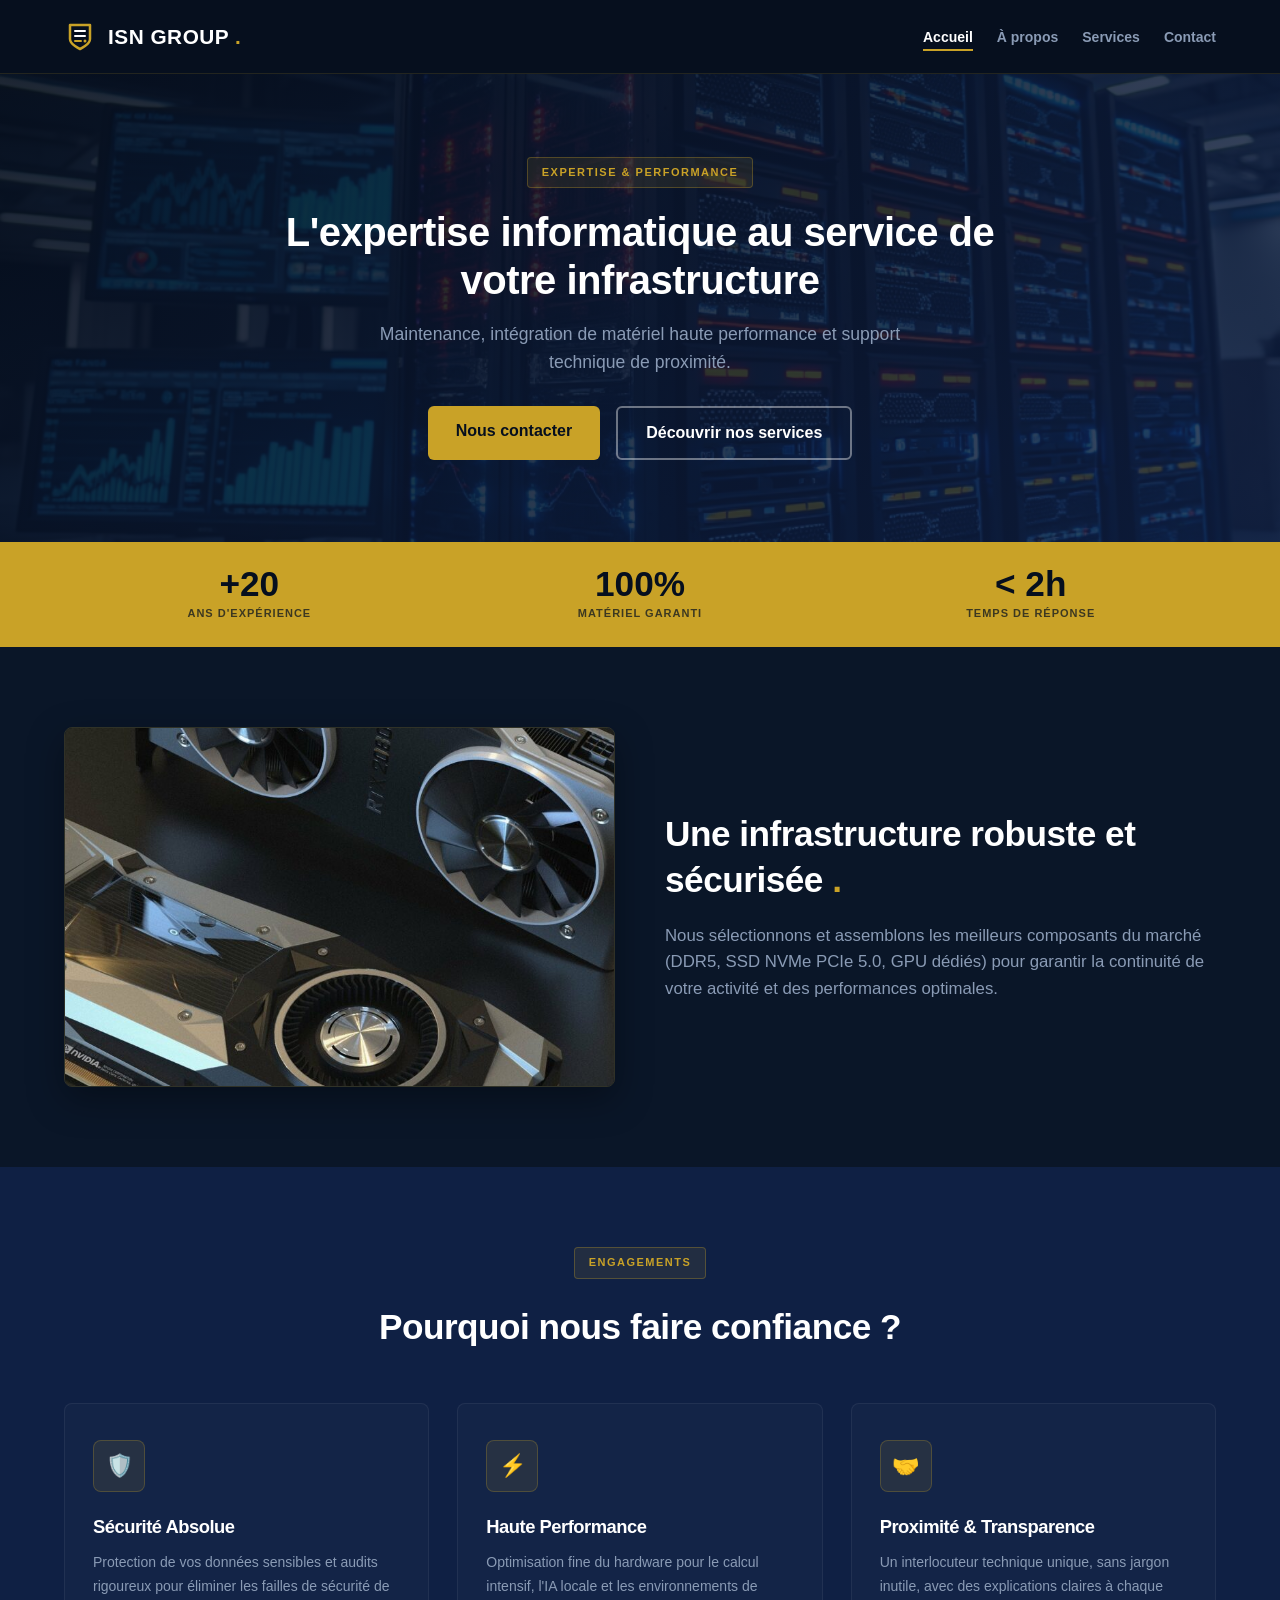
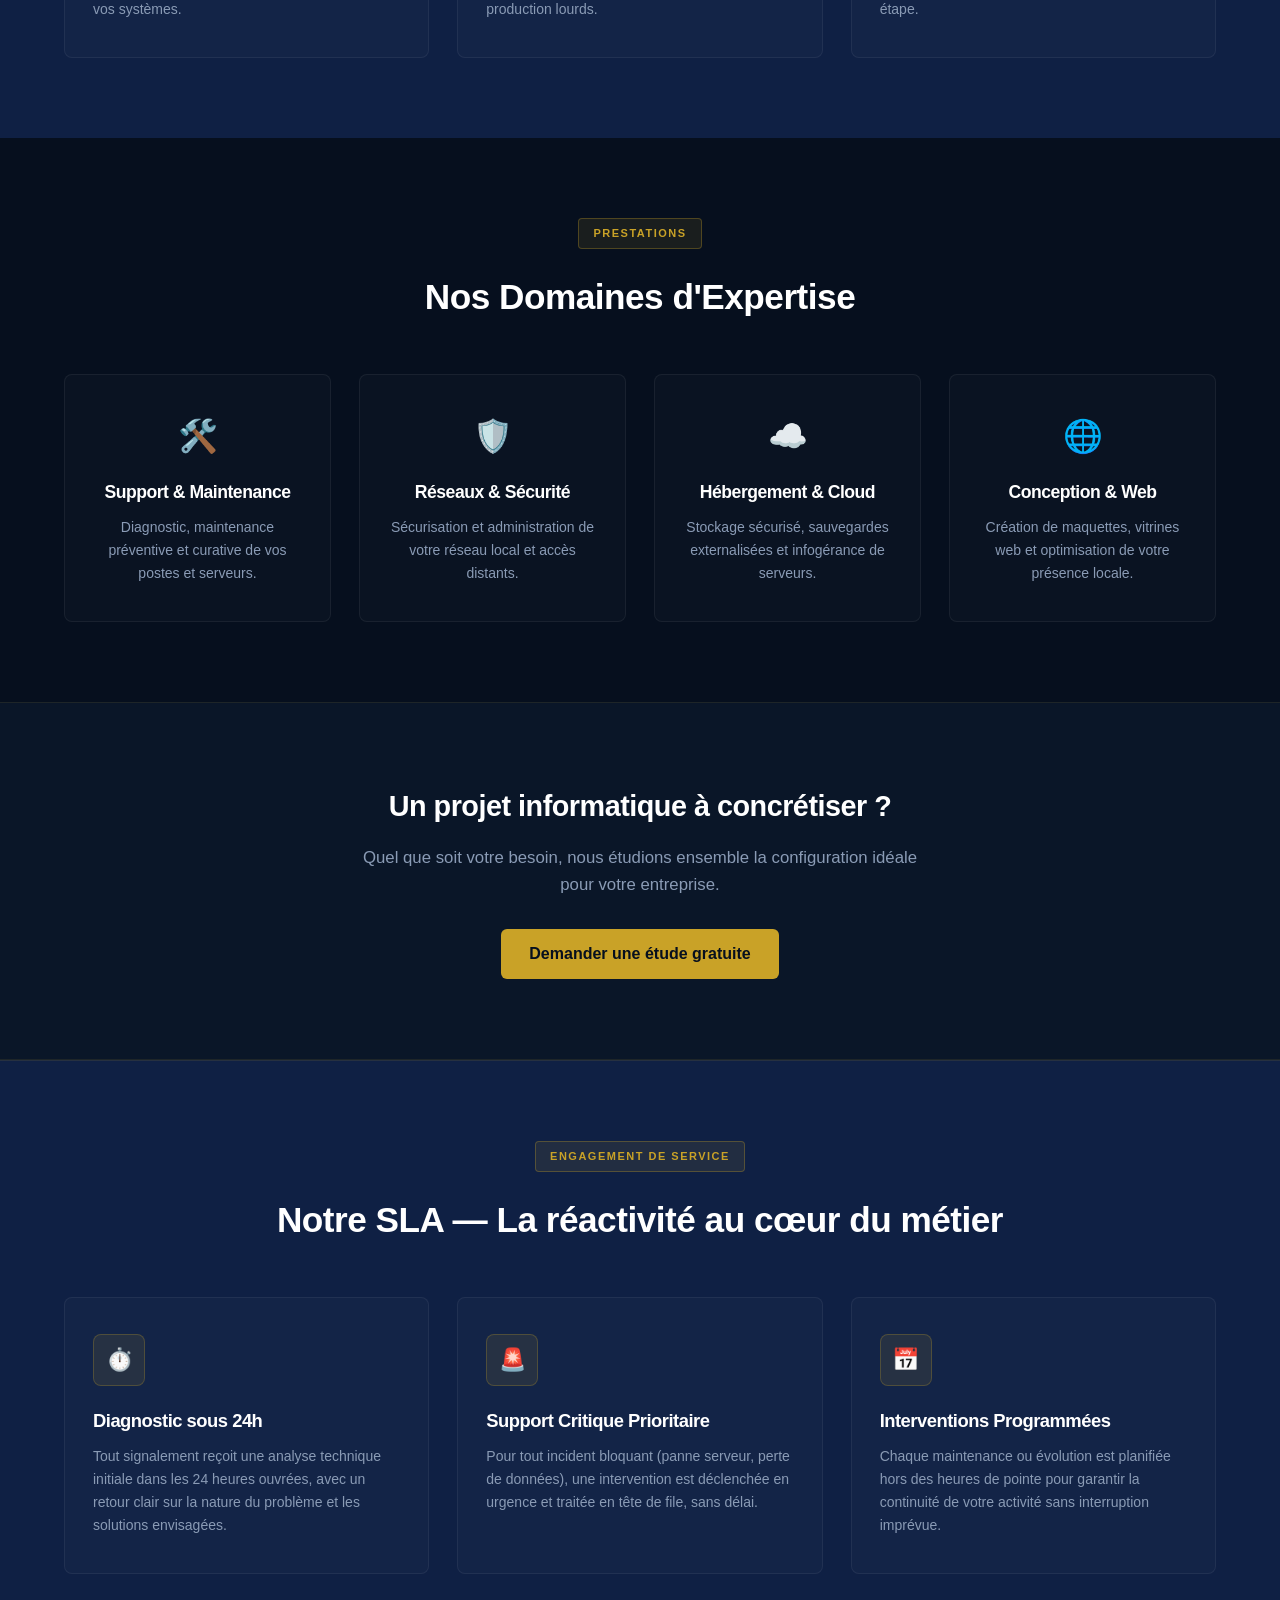
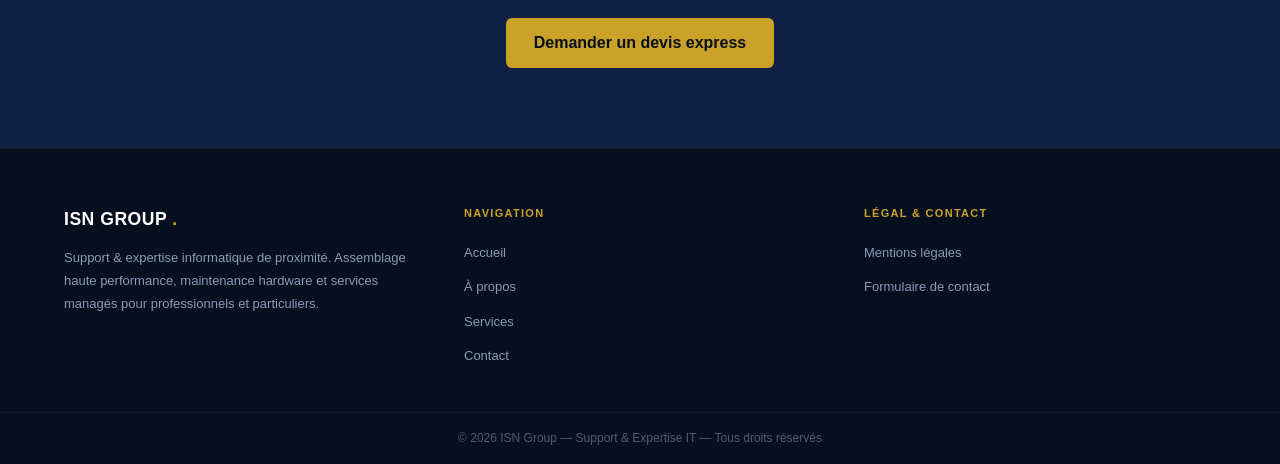
==== index.html @ 3eef47c6 "Initial commit — ISN Group website v1.0 - 5 pages HTML : index, a-propos, services, contact, mention" ====
<!DOCTYPE html>
<html lang="fr">
<head>
    <meta charset="UTF-8">
    <meta name="viewport" content="width=device-width, initial-scale=1.0">
    <title>ISN Group — Accueil</title>
    <link rel="stylesheet" href="css/style.css">
</head>
<body>

    <header class="site-header">
        <div class="logo">
            <svg class="site-logo-icon" viewBox="0 0 32 32" fill="none" xmlns="http://www.w3.org/2000/svg">
                <path d="M6 4H26V18C26 23.5 16 28 16 28C16 28 6 23.5 6 18V4Z" stroke="#C9A227" stroke-width="2.5" stroke-linecap="round" stroke-linejoin="round"/>
                <path d="M11 10H21" stroke="#ffffff" stroke-width="2" stroke-linecap="round"/>
                <path d="M11 15H21" stroke="#ffffff" stroke-width="2" stroke-linecap="round"/>
                <path d="M11 20H17" stroke="#C9A227" stroke-width="2" stroke-linecap="round"/>
                <circle cx="21" cy="20" r="1.5" fill="#C9A227"/>
            </svg>
            <span>ISN GROUP</span>
        </div>
        <nav class="main-nav">
            <ul>
                <li><a href="index.html" class="active">Accueil</a></li>
                <li><a href="a-propos.html">À propos</a></li>
                <li><a href="services.html">Services</a></li>
                <li><a href="contact.html">Contact</a></li>
            </ul>
        </nav>
    </header>

    <main>

        <section class="hero-section" style="background: linear-gradient(135deg, rgba(6,15,30,0.90) 0%, rgba(15,32,68,0.82) 100%), url('images/serveur-ia.webp') no-repeat center center / cover;">
            <div class="hero-content">
                <span class="hero-badge">Expertise &amp; Performance</span>
                <h1>L'expertise informatique au service de votre infrastructure</h1>
                <p>Maintenance, intégration de matériel haute performance et support technique de proximité.</p>
                <div class="hero-actions">
                    <a href="contact.html" class="btn-gold">Nous contacter</a>
                    <a href="services.html" class="btn-outline">Découvrir nos services</a>
                </div>
            </div>
        </section>

        <section class="stats-bar">
            <div class="stats-item">
                <span class="stats-number">+20</span>
                <span class="stats-label">Ans d'expérience</span>
            </div>
            <div class="stats-item">
                <span class="stats-number">100%</span>
                <span class="stats-label">Matériel garanti</span>
            </div>
            <div class="stats-item">
                <span class="stats-number">&lt; 2h</span>
                <span class="stats-label">Temps de réponse</span>
            </div>
        </section>

        <section class="intro-section">
            <div class="intro-image">
                <img src="images/gpu-ia.jpg" alt="Cartes graphiques IA haute performance">
            </div>
            <div class="intro-text">
                <h2>Une infrastructure robuste et sécurisée</h2>
                <p>Nous sélectionnons et assemblons les meilleurs composants du marché (DDR5, SSD NVMe PCIe 5.0, GPU dédiés) pour garantir la continuité de votre activité et des performances optimales.</p>
            </div>
        </section>

        <section class="features-section">
            <span class="hero-badge">Engagements</span>
            <h2>Pourquoi nous faire confiance ?</h2>
            <div class="features-grid">
                <div class="feature-card">
                    <div class="feature-icon">🛡️</div>
                    <h3>Sécurité Absolue</h3>
                    <p>Protection de vos données sensibles et audits rigoureux pour éliminer les failles de sécurité de vos systèmes.</p>
                </div>
                <div class="feature-card">
                    <div class="feature-icon">⚡</div>
                    <h3>Haute Performance</h3>
                    <p>Optimisation fine du hardware pour le calcul intensif, l'IA locale et les environnements de production lourds.</p>
                </div>
                <div class="feature-card">
                    <div class="feature-icon">🤝</div>
                    <h3>Proximité &amp; Transparence</h3>
                    <p>Un interlocuteur technique unique, sans jargon inutile, avec des explications claires à chaque étape.</p>
                </div>
            </div>
        </section>

        <section class="services-grid-section">
            <span class="hero-badge">Prestations</span>
            <h2>Nos Domaines d'Expertise</h2>
            <div class="services-grid">
                <a href="services.html#maintenance" class="service-card">
                    <span class="card-icon">🛠️</span>
                    <h3>Support &amp; Maintenance</h3>
                    <p>Diagnostic, maintenance préventive et curative de vos postes et serveurs.</p>
                </a>
                <a href="services.html#reseau" class="service-card">
                    <span class="card-icon">🛡️</span>
                    <h3>Réseaux &amp; Sécurité</h3>
                    <p>Sécurisation et administration de votre réseau local et accès distants.</p>
                </a>
                <a href="services.html#hebergement" class="service-card">
                    <span class="card-icon">☁️</span>
                    <h3>Hébergement &amp; Cloud</h3>
                    <p>Stockage sécurisé, sauvegardes externalisées et infogérance de serveurs.</p>
                </a>
                <a href="services.html#web" class="service-card">
                    <span class="card-icon">🌐</span>
                    <h3>Conception &amp; Web</h3>
                    <p>Création de maquettes, vitrines web et optimisation de votre présence locale.</p>
                </a>
            </div>
        </section>

        <section class="cta-section">
            <h3>Un projet informatique à concrétiser ?</h3>
            <p>Quel que soit votre besoin, nous étudions ensemble la configuration idéale pour votre entreprise.</p>
            <a href="contact.html" class="btn-gold">Demander une étude gratuite</a>
        </section>

        <section class="sla-section">
            <span class="hero-badge">Engagement de Service</span>
            <h2>Notre SLA — La réactivité au cœur du métier</h2>
            <div class="features-grid">
                <div class="feature-card">
                    <div class="feature-icon">⏱️</div>
                    <h3>Diagnostic sous 24h</h3>
                    <p>Tout signalement reçoit une analyse technique initiale dans les 24 heures ouvrées, avec un retour clair sur la nature du problème et les solutions envisagées.</p>
                </div>
                <div class="feature-card">
                    <div class="feature-icon">🚨</div>
                    <h3>Support Critique Prioritaire</h3>
                    <p>Pour tout incident bloquant (panne serveur, perte de données), une intervention est déclenchée en urgence et traitée en tête de file, sans délai.</p>
                </div>
                <div class="feature-card">
                    <div class="feature-icon">📅</div>
                    <h3>Interventions Programmées</h3>
                    <p>Chaque maintenance ou évolution est planifiée hors des heures de pointe pour garantir la continuité de votre activité sans interruption imprévue.</p>
                </div>
            </div>
            <a href="contact.html" class="btn-gold">Demander un devis express</a>
        </section>

    </main>

    <footer class="site-footer">
        <div class="footer-main">
            <div class="footer-col">
                <span class="footer-brand">ISN GROUP</span>
                <p>Support &amp; expertise informatique de proximité. Assemblage haute performance, maintenance hardware et services managés pour professionnels et particuliers.</p>
            </div>
            <div class="footer-col">
                <span class="footer-col-title">Navigation</span>
                <ul class="footer-nav">
                    <li><a href="index.html">Accueil</a></li>
                    <li><a href="a-propos.html">À propos</a></li>
                    <li><a href="services.html">Services</a></li>
                    <li><a href="contact.html">Contact</a></li>
                </ul>
            </div>
            <div class="footer-col">
                <span class="footer-col-title">Légal &amp; Contact</span>
                <ul class="footer-nav">
                    <li><a href="mentions-legales.html">Mentions légales</a></li>
                    <li><a href="contact.html">Formulaire de contact</a></li>
                </ul>
            </div>
        </div>
        <div class="footer-bottom">
            <p>© 2026 ISN Group — Support &amp; Expertise IT — Tous droits réservés</p>
        </div>
    </footer>

</body>
</html>
---- css/style.css ----
:root {
  --navy:       #0a1628;
  --navy-mid:   #0f2044;
  --navy-dark:  #060f1e;
  --gold:       #C9A227;
  --gold-light: #e8c04a;
  --white:      #ffffff;
  --text-muted: #8a9bb5;
  --transition: 0.3s cubic-bezier(0.4, 0, 0.2, 1);
}

/* ===== RESET & BASE ===== */
*, *::before, *::after {
  box-sizing: border-box;
  margin: 0;
  padding: 0;
}

body {
  font-family: 'Segoe UI', Tahoma, Geneva, Verdana, sans-serif;
  color: var(--white);
  background-color: var(--navy);
  line-height: 1.6;
  display: flex;
  flex-direction: column;
  min-height: 100vh;
  -webkit-font-smoothing: antialiased;
}

main {
  flex: 1;
}

h1, h2, h3, h4 {
  color: var(--white);
  font-weight: 700;
  letter-spacing: -0.5px;
}

a {
  color: var(--gold);
  text-decoration: none;
  transition: color var(--transition);
}

a:hover {
  color: var(--gold-light);
}

/* ===== HEADER & NAVIGATION ===== */
.site-header {
  display: flex;
  justify-content: space-between;
  align-items: center;
  padding: 20px 5%;
  background-color: var(--navy-dark);
  border-bottom: 1px solid rgba(201, 162, 39, 0.15);
  position: sticky;
  top: 0;
  z-index: 1000;
}

.logo {
  display: flex;
  align-items: center;
  gap: 12px;
  font-size: 1.3rem;
  font-weight: 700;
  color: var(--white);
  letter-spacing: 0.5px;
}

.site-logo-icon {
  width: 32px;
  height: 32px;
  flex-shrink: 0;
}

.logo span::after {
  content: ' .';
  color: var(--gold);
}

.main-nav ul {
  display: flex;
  list-style: none;
  gap: 24px;
}

.main-nav a {
  color: var(--text-muted);
  text-decoration: none;
  font-size: 14px;
  font-weight: 600;
  padding: 6px 0;
  position: relative;
  transition: color var(--transition);
}

.main-nav a::after {
  content: '';
  position: absolute;
  bottom: 0;
  left: 0;
  width: 0;
  height: 2px;
  background-color: var(--gold);
  transition: width var(--transition);
}

.main-nav a:hover,
.main-nav a.active {
  color: var(--white);
}

.main-nav a:hover::after,
.main-nav a.active::after {
  width: 100%;
}

/* ===== BADGE ===== */
.hero-badge {
  display: inline-block;
  background-color: rgba(201, 162, 39, 0.1);
  border: 1px solid rgba(201, 162, 39, 0.3);
  color: var(--gold);
  font-size: 11px;
  font-weight: 600;
  letter-spacing: 1.5px;
  text-transform: uppercase;
  padding: 6px 14px;
  border-radius: 4px;
  margin-bottom: 20px;
}

/* ===== HERO SECTION (index uniquement) ===== */
.hero-section {
  min-height: 52vh;
  display: flex;
  justify-content: center;
  align-items: center;
  text-align: center;
  padding: 60px 20px;
  background-color: var(--navy);
}

.hero-content {
  max-width: 800px;
}

.hero-content h1 {
  font-size: 2.5rem;
  margin-bottom: 16px;
  line-height: 1.2;
}

.hero-content p {
  color: var(--text-muted);
  font-size: 1.1rem;
  max-width: 600px;
  margin: 0 auto 30px;
}

/* ===== PAGE HERO (pages secondaires) ===== */
.page-hero {
  background-color: var(--navy-dark);
  border-bottom: 1px solid rgba(201, 162, 39, 0.12);
  padding: 60px 5%;
  text-align: center;
}

.page-hero h1 {
  font-size: 2.2rem;
  margin-bottom: 12px;
  line-height: 1.25;
}

.page-hero p {
  color: var(--text-muted);
  font-size: 1.05rem;
  max-width: 580px;
  margin: 0 auto;
}

/* ===== BOUTONS ===== */
.hero-actions {
  display: flex;
  gap: 16px;
  justify-content: center;
  flex-wrap: wrap;
}

.btn-gold {
  background-color: var(--gold);
  color: var(--navy-dark);
  padding: 12px 28px;
  border-radius: 6px;
  font-weight: 700;
  display: inline-block;
  transition: background-color var(--transition), transform var(--transition);
}

.btn-gold:hover {
  background-color: var(--gold-light);
  color: var(--navy-dark);
  transform: translateY(-2px);
}

.btn-outline {
  border: 2px solid rgba(255, 255, 255, 0.4);
  color: var(--white);
  padding: 12px 28px;
  border-radius: 6px;
  font-weight: 600;
  display: inline-block;
  transition: border-color var(--transition), background-color var(--transition), transform var(--transition);
}

.btn-outline:hover {
  border-color: var(--white);
  background-color: rgba(255, 255, 255, 0.06);
  color: var(--white);
  transform: translateY(-2px);
}

/* ===== STATS BAR ===== */
.stats-bar {
  background-color: var(--gold);
  padding: 24px 5%;
  display: flex;
  justify-content: space-around;
  align-items: center;
  flex-wrap: wrap;
  gap: 20px;
}

.stats-item {
  display: flex;
  flex-direction: column;
  align-items: center;
  text-align: center;
  flex: 1 1 160px;
}

.stats-number {
  font-size: 2.2rem;
  font-weight: 800;
  color: var(--navy-dark);
  line-height: 1;
}

.stats-label {
  font-size: 11px;
  font-weight: 700;
  color: rgba(6, 15, 30, 0.72);
  text-transform: uppercase;
  letter-spacing: 1px;
  margin-top: 4px;
}

/* ===== INTRO SECTION ===== */
.intro-section {
  display: flex;
  flex-wrap: wrap;
  padding: 80px 5%;
  align-items: center;
  gap: 50px;
  background-color: var(--navy);
}

.intro-image,
.intro-text {
  flex: 1 1 420px;
}

.intro-image img {
  width: 100%;
  height: 360px;
  object-fit: cover;
  border-radius: 8px;
  border: 1px solid rgba(201, 162, 39, 0.2);
  box-shadow: 0 12px 36px rgba(0, 0, 0, 0.35);
  display: block;
}

.intro-text h2 {
  font-size: 2.2rem;
  margin-bottom: 20px;
  line-height: 1.3;
}

.intro-text h2::after {
  content: ' .';
  color: var(--gold);
}

.intro-text p {
  color: var(--text-muted);
  font-size: 1.05rem;
  margin-bottom: 16px;
}

.intro-text p:last-child {
  margin-bottom: 0;
}

/* ===== FEATURES / ENGAGEMENTS / VALEURS ===== */
.features-section {
  padding: 80px 5%;
  background-color: var(--navy-mid);
  text-align: center;
}

.features-section h2 {
  font-size: 2.2rem;
  margin-bottom: 48px;
}

.features-grid {
  display: flex;
  flex-wrap: wrap;
  gap: 28px;
  justify-content: center;
}

.feature-card {
  flex: 1 1 calc(33.333% - 28px);
  min-width: 260px;
  max-width: 380px;
  background-color: rgba(255, 255, 255, 0.02);
  border: 1px solid rgba(255, 255, 255, 0.06);
  padding: 36px 28px;
  border-radius: 8px;
  text-align: left;
  transition: transform var(--transition), border-color var(--transition),
              background-color var(--transition), box-shadow var(--transition);
}

.feature-icon {
  font-size: 22px;
  margin-bottom: 20px;
  width: 52px;
  height: 52px;
  background-color: rgba(201, 162, 39, 0.1);
  border: 1px solid rgba(201, 162, 39, 0.25);
  color: var(--gold);
  display: flex;
  align-items: center;
  justify-content: center;
  border-radius: 8px;
  font-weight: 700;
  flex-shrink: 0;
}

.feature-card h3 {
  font-size: 1.15rem;
  margin-bottom: 10px;
}

.feature-card p {
  color: var(--text-muted);
  font-size: 14px;
  line-height: 1.65;
}

.feature-card:hover {
  transform: translateY(-5px);
  border-color: rgba(201, 162, 39, 0.5);
  background-color: rgba(255, 255, 255, 0.04);
  box-shadow: 0 12px 32px rgba(201, 162, 39, 0.07);
}

/* ===== SERVICES GRID ===== */
.services-grid-section {
  padding: 80px 5%;
  background-color: var(--navy-dark);
  text-align: center;
}

.services-grid-section h2 {
  font-size: 2.2rem;
  margin-bottom: 48px;
}

.services-grid {
  display: flex;
  flex-wrap: wrap;
  gap: 28px;
  justify-content: center;
}

.service-card {
  flex: 1 1 calc(25% - 28px);
  min-width: 240px;
  max-width: 320px;
  background-color: rgba(255, 255, 255, 0.02);
  border: 1px solid rgba(255, 255, 255, 0.06);
  text-decoration: none;
  border-radius: 8px;
  padding: 36px 22px;
  display: block;
  cursor: pointer;
  transition: border-color var(--transition), transform var(--transition),
              background-color var(--transition), box-shadow var(--transition);
}

.card-icon {
  font-size: 32px;
  display: block;
  margin-bottom: 16px;
}

.service-card h3 {
  color: var(--white);
  font-size: 1.1rem;
  font-weight: 600;
  margin-bottom: 10px;
  transition: color var(--transition);
}

.service-card p {
  color: var(--text-muted);
  font-size: 14px;
  line-height: 1.65;
}

.service-card:hover {
  border-color: rgba(201, 162, 39, 0.5);
  transform: translateY(-5px);
  background-color: rgba(255, 255, 255, 0.04);
  box-shadow: 0 12px 32px rgba(201, 162, 39, 0.07);
}

.service-card:hover h3 {
  color: var(--gold-light);
}

/* ===== CALL TO ACTION ===== */
.cta-section {
  padding: 80px 5%;
  text-align: center;
  background-color: var(--navy);
  border-top: 1px solid rgba(201, 162, 39, 0.1);
  border-bottom: 1px solid rgba(201, 162, 39, 0.1);
}

.cta-section h3 {
  font-size: 1.8rem;
  margin-bottom: 16px;
  color: var(--white);
}

.cta-section p {
  color: var(--text-muted);
  font-size: 1.05rem;
  max-width: 560px;
  margin: 0 auto 30px;
}

/* ===== FORMULAIRE CONTACT ===== */
.contact-page {
  padding: 80px 5%;
  background-color: var(--navy);
}

.contact-form {
  max-width: 560px;
  margin: 0 auto;
  background: rgba(15, 32, 68, 0.55);
  border: 1px solid rgba(255, 255, 255, 0.07);
  padding: 44px 40px;
  border-radius: 8px;
  box-shadow: 0 16px 48px rgba(0, 0, 0, 0.28);
}

.form-group {
  margin-bottom: 22px;
  text-align: left;
}

.form-group label {
  display: block;
  margin-bottom: 8px;
  font-size: 12px;
  font-weight: 700;
  text-transform: uppercase;
  letter-spacing: 0.9px;
  color: var(--text-muted);
}

.form-group input,
.form-group textarea {
  width: 100%;
  padding: 13px 16px;
  background: var(--navy-dark);
  border: 1px solid rgba(255, 255, 255, 0.08);
  color: var(--white);
  border-radius: 6px;
  outline: none;
  font-family: inherit;
  font-size: 15px;
  transition: border-color var(--transition), box-shadow var(--transition);
}

.form-group textarea {
  resize: vertical;
  min-height: 140px;
}

.form-group input::placeholder,
.form-group textarea::placeholder {
  color: rgba(138, 155, 181, 0.5);
}

.form-group input:focus,
.form-group textarea:focus {
  border-color: var(--gold);
  box-shadow: 0 0 0 3px rgba(201, 162, 39, 0.12);
}

.contact-form .btn-gold {
  border: none;
  width: 100%;
  cursor: pointer;
  font-size: 15px;
  padding: 14px;
  margin-top: 4px;
  letter-spacing: 0.4px;
}

/* ===== FOOTER (Fat Footer) ===== */
.site-footer {
  background-color: var(--navy-dark);
  border-top: 1px solid rgba(255, 255, 255, 0.06);
}

.footer-main {
  padding: 56px 5% 44px;
  display: flex;
  flex-wrap: wrap;
  gap: 48px;
}

.footer-col {
  flex: 1 1 200px;
}

.footer-brand {
  font-size: 1.1rem;
  font-weight: 700;
  color: var(--white);
  letter-spacing: 0.5px;
  margin-bottom: 14px;
  display: block;
}

.footer-brand::after {
  content: ' .';
  color: var(--gold);
}

.footer-col-title {
  font-size: 11px;
  font-weight: 700;
  text-transform: uppercase;
  letter-spacing: 1.3px;
  color: var(--gold);
  margin-bottom: 16px;
  display: block;
}

.footer-col > p {
  color: var(--text-muted);
  font-size: 13px;
  line-height: 1.75;
}

.footer-nav {
  list-style: none;
  display: flex;
  flex-direction: column;
  gap: 9px;
}

.footer-nav a {
  color: var(--text-muted);
  font-size: 13px;
  text-decoration: none;
  transition: color var(--transition);
}

.footer-nav a:hover {
  color: var(--gold);
}

.footer-bottom {
  padding: 16px 5%;
  border-top: 1px solid rgba(255, 255, 255, 0.04);
  text-align: center;
  font-size: 12px;
  color: rgba(138, 155, 181, 0.55);
}

/* ===== PAGE MENTIONS LÉGALES ===== */
.legal-page {
  padding: 64px 5% 80px;
  background-color: var(--navy);
}

.legal-content {
  max-width: 860px;
  margin: 0 auto;
}

.legal-section {
  margin-bottom: 44px;
}

.legal-section h2 {
  font-size: 1.1rem;
  font-weight: 700;
  color: var(--gold);
  text-transform: uppercase;
  letter-spacing: 0.8px;
  margin-bottom: 14px;
  padding-bottom: 10px;
  border-bottom: 1px solid rgba(201, 162, 39, 0.15);
}

.legal-section p,
.legal-section li {
  color: var(--text-muted);
  font-size: 14px;
  line-height: 1.85;
  margin-bottom: 6px;
}

.legal-section ul {
  list-style: none;
  display: flex;
  flex-direction: column;
  gap: 4px;
  margin-top: 6px;
}

.legal-section ul li {
  padding-left: 18px;
  position: relative;
}

.legal-section ul li::before {
  content: '▸';
  position: absolute;
  left: 0;
  top: 2px;
  color: var(--gold);
  font-size: 11px;
}

.legal-section strong {
  color: var(--white);
  font-weight: 600;
}

.legal-section a {
  color: var(--gold);
}

.legal-section a:hover {
  color: var(--gold-light);
}

/* ===== RESPONSIVE ===== */
@media (max-width: 900px) {
  .hero-content h1 { font-size: 2rem; }
  .page-hero h1    { font-size: 1.9rem; }

  .intro-section,
  .features-section,
  .services-grid-section,
  .cta-section,
  .contact-page { padding: 60px 5%; }

  .intro-image img { height: 280px; }

  .feature-card  { flex-basis: calc(50% - 28px); }
  .service-card  { flex-basis: calc(50% - 28px); }
}

@media (max-width: 600px) {
  .footer-main { gap: 28px; padding: 36px 5% 28px; }
  .footer-col  { flex-basis: 100%; }

  .site-header {
    flex-direction: column;
    align-items: flex-start;
    gap: 14px;
    padding: 16px 5%;
  }

  .main-nav ul {
    gap: 12px;
    flex-wrap: wrap;
  }

  .hero-content h1,
  .page-hero h1 { font-size: 1.65rem; }

  .intro-text h2,
  .features-section h2,
  .services-grid-section h2 { font-size: 1.7rem; }

  .hero-actions { flex-direction: column; align-items: center; }

  .feature-card,
  .service-card {
    flex-basis: 100%;
    max-width: 100%;
    min-width: unset;
  }

  .contact-form { padding: 28px 20px; }
}

/* ===== SLA / ENGAGEMENT DE SERVICE ===== */
.sla-section {
  padding: 80px 5%;
  background-color: var(--navy-mid);
  text-align: center;
  border-top: 1px solid rgba(201, 162, 39, 0.12);
}

.sla-section h2 {
  font-size: 2.2rem;
  margin-bottom: 48px;
}

.sla-section > .btn-gold {
  margin-top: 44px;
}

/* ===== LISTES TECHNIQUES (cartes services) ===== */
.service-list {
  list-style: none;
  margin-top: 14px;
  display: flex;
  flex-direction: column;
  gap: 7px;
}

.service-list li {
  color: var(--text-muted);
  font-size: 13px;
  line-height: 1.55;
  padding-left: 18px;
  position: relative;
  text-align: left;
}

.service-list li::before {
  content: '▸';
  position: absolute;
  left: 0;
  top: 2px;
  color: var(--gold);
  font-size: 11px;
}

/* Cartes plus larges sur la page Services dédiée */
.services-grid-section .service-card {
  max-width: 440px;
}

/* ===== GRILLE TARIFAIRE ===== */
.pricing-section {
  padding: 80px 5%;
  background-color: var(--navy);
  text-align: center;
}

.pricing-section h2 {
  font-size: 2.2rem;
  margin-bottom: 16px;
}

.pricing-section > p {
  color: var(--text-muted);
  font-size: 1.05rem;
  max-width: 680px;
  margin: 0 auto 48px;
}

.pricing-table-wrap {
  overflow-x: auto;
  -webkit-overflow-scrolling: touch;
  border-radius: 8px;
  border: 1px solid rgba(255, 255, 255, 0.07);
}

.pricing-table {
  width: 100%;
  border-collapse: collapse;
  font-size: 14px;
  min-width: 560px;
  text-align: left;
}

.pricing-table thead th {
  background-color: rgba(201, 162, 39, 0.08);
  color: var(--gold);
  font-size: 11px;
  font-weight: 700;
  text-transform: uppercase;
  letter-spacing: 1.2px;
  padding: 16px 22px;
  border-bottom: 1px solid rgba(201, 162, 39, 0.2);
}

.pricing-table tbody tr {
  background-color: rgba(255, 255, 255, 0.02);
  border-bottom: 1px solid rgba(255, 255, 255, 0.04);
  transition: background-color var(--transition);
}

.pricing-table tbody tr:last-child {
  border-bottom: none;
}

.pricing-table tbody tr:hover {
  background-color: rgba(255, 255, 255, 0.05);
}

.pricing-table tbody td {
  padding: 15px 22px;
  color: var(--text-muted);
  vertical-align: middle;
  line-height: 1.55;
}

.pricing-table tbody td:first-child {
  color: var(--white);
  font-weight: 600;
  white-space: nowrap;
}

.pricing-table tbody td:last-child {
  color: var(--gold);
  font-weight: 700;
  white-space: nowrap;
}

@media (max-width: 900px) {
  .pricing-section { padding: 60px 5%; }
}

@media (max-width: 600px) {
  .pricing-section h2 { font-size: 1.7rem; }
}

/* ===== ATELIER & OUTILLAGE (a-propos) ===== */
.workshop-section {
  padding: 80px 5%;
  background-color: var(--navy-dark);
  text-align: center;
}

.workshop-section h2 {
  font-size: 2.2rem;
  margin-bottom: 48px;
}

/* ===== CONTACT DEUX COLONNES ===== */
.contact-layout {
  display: flex;
  flex-wrap: wrap;
  gap: 48px;
  max-width: 1100px;
  margin: 0 auto;
  align-items: flex-start;
}

.contact-layout .contact-form {
  flex: 1 1 460px;
  margin: 0;
}

.contact-info {
  flex: 1 1 280px;
  display: flex;
  flex-direction: column;
  gap: 20px;
}

.info-block {
  background-color: rgba(255, 255, 255, 0.02);
  border: 1px solid rgba(255, 255, 255, 0.06);
  border-radius: 8px;
  padding: 24px 22px;
  transition: border-color var(--transition);
}

.info-block:hover {
  border-color: rgba(201, 162, 39, 0.3);
}

.info-block-icon {
  font-size: 24px;
  display: block;
  margin-bottom: 10px;
}

.info-block h3 {
  font-size: 0.88rem;
  font-weight: 700;
  color: var(--white);
  text-transform: uppercase;
  letter-spacing: 0.9px;
  margin-bottom: 12px;
}

.info-block p {
  color: var(--text-muted);
  font-size: 14px;
  line-height: 1.65;
}

.info-block ul {
  list-style: none;
  display: flex;
  flex-direction: column;
  gap: 7px;
}

.info-block ul li {
  color: var(--text-muted);
  font-size: 14px;
  line-height: 1.55;
  padding-left: 18px;
  position: relative;
}

.info-block ul li::before {
  content: '▸';
  position: absolute;
  left: 0;
  top: 2px;
  color: var(--gold);
  font-size: 11px;
}

.info-badge {
  display: inline-block;
  color: var(--gold);
  font-size: 12px;
  font-weight: 700;
  padding: 3px 10px;
  background: rgba(201, 162, 39, 0.08);
  border: 1px solid rgba(201, 162, 39, 0.22);
  border-radius: 4px;
  margin-top: 10px;
}

@media (max-width: 900px) {
  .sla-section,
  .workshop-section { padding: 60px 5%; }
}

@media (max-width: 600px) {
  .sla-section h2,
  .workshop-section h2 { font-size: 1.7rem; }
}
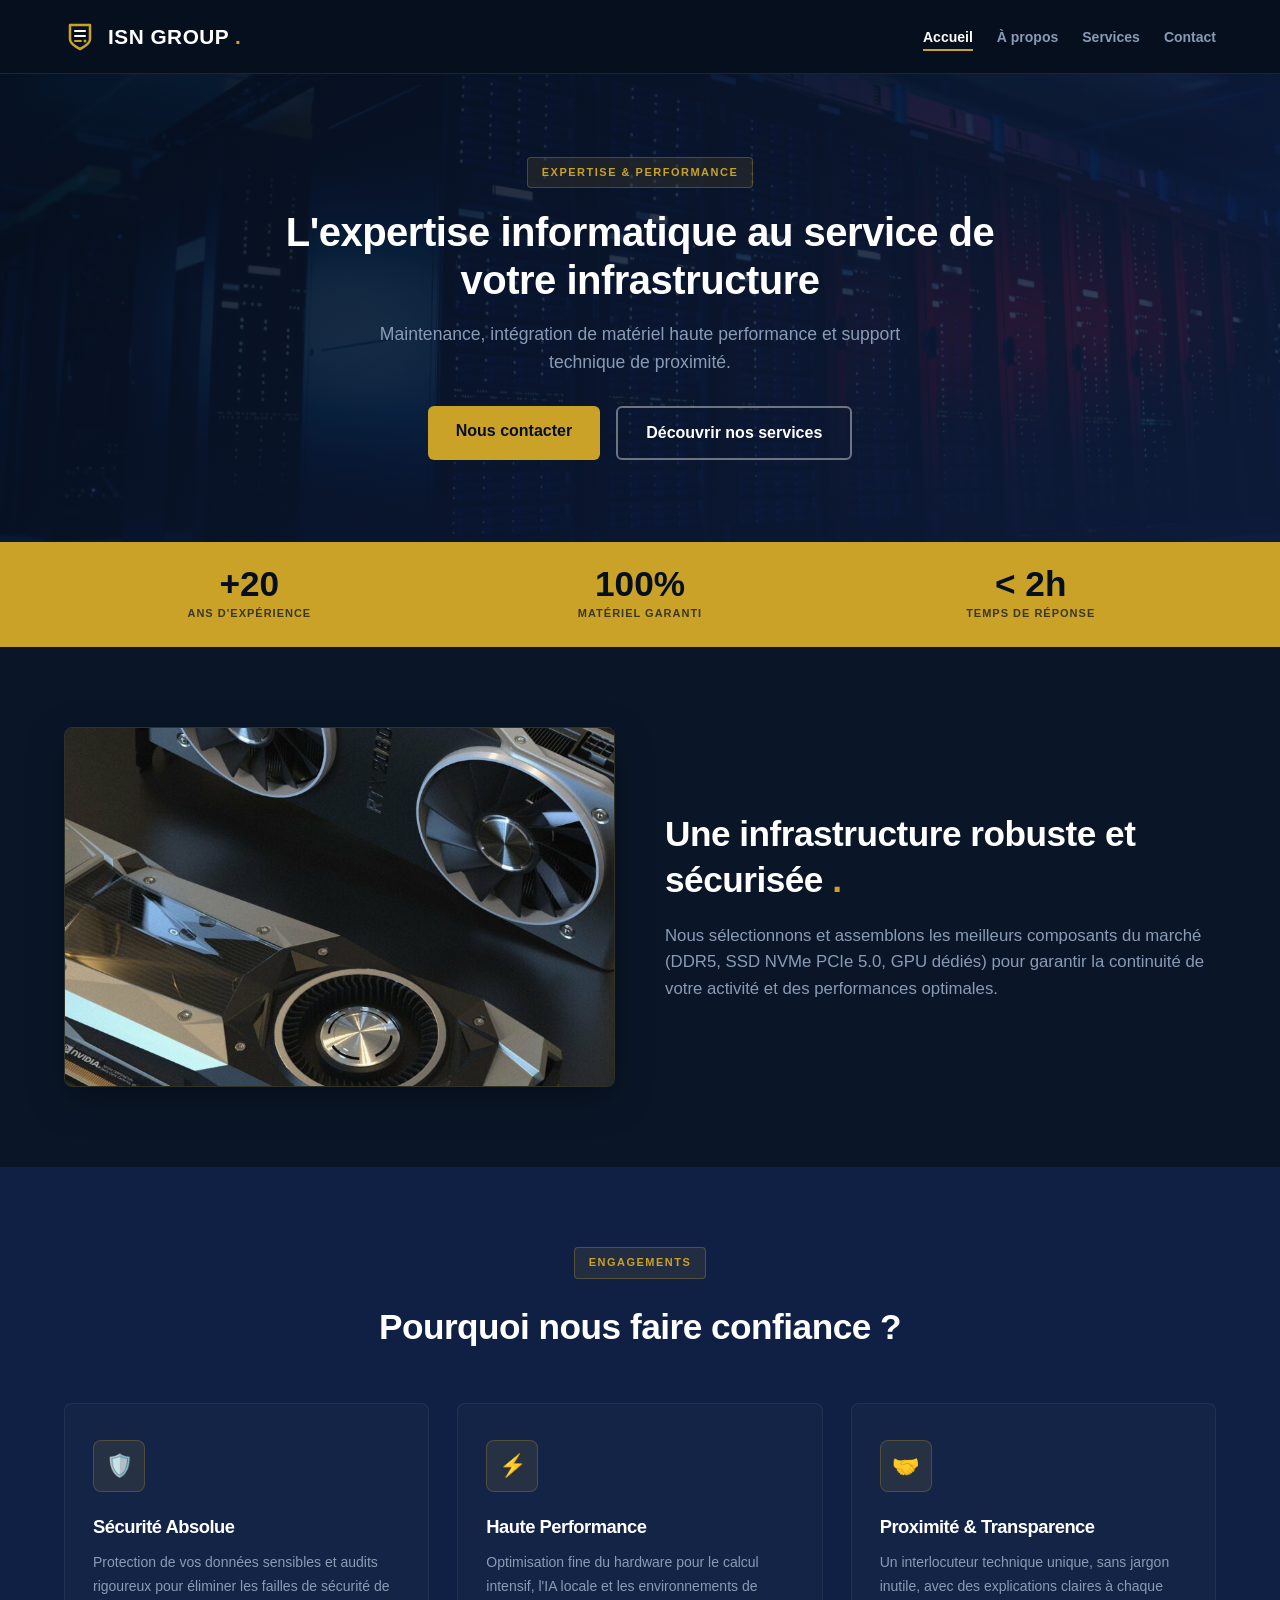
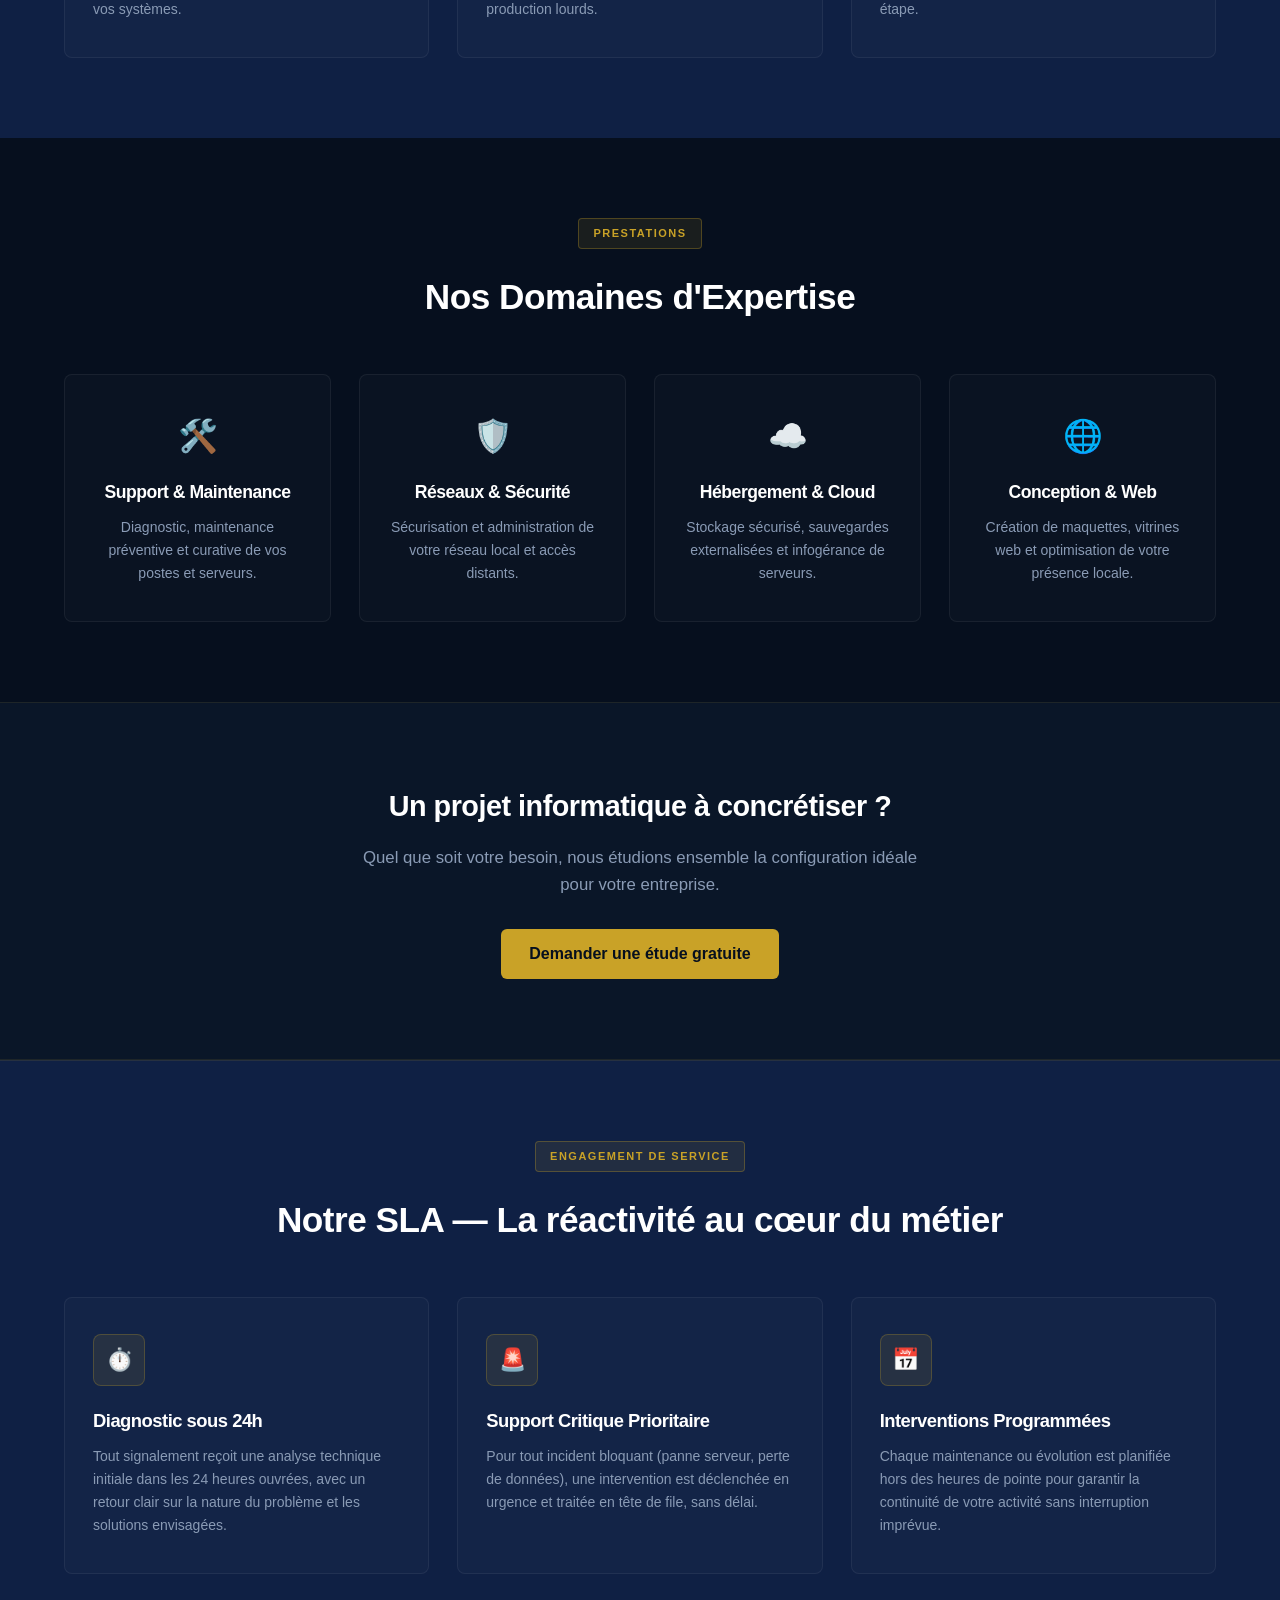
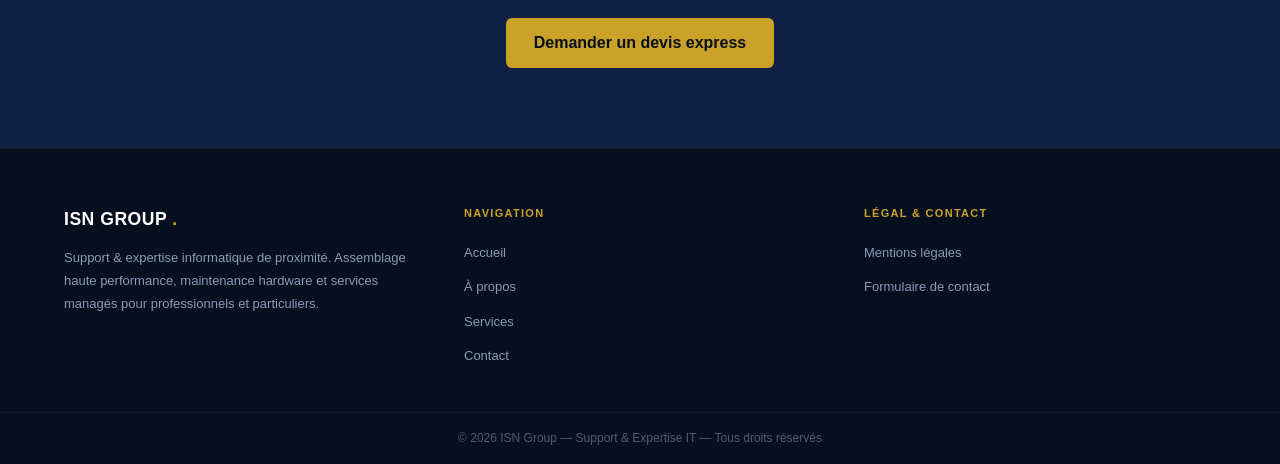
==== commit 973ac114: "Feat: Ajout de l'image serveur-ia 2 sur la page d'accueil Co-Authored-By: Claude Sonnet 4.6 <noreply" ====
--- a/index.html
+++ b/index.html
@@ -31,7 +31,7 @@
 
     <main>
 
-        <section class="hero-section" style="background: linear-gradient(135deg, rgba(6,15,30,0.90) 0%, rgba(15,32,68,0.82) 100%), url('images/serveur-ia.webp') no-repeat center center / cover;">
+        <section class="hero-section" style="background: linear-gradient(135deg, rgba(6,15,30,0.90) 0%, rgba(15,32,68,0.82) 100%), url('images/serveur-ia%202.jpg') no-repeat center center / cover;">
             <div class="hero-content">
                 <span class="hero-badge">Expertise &amp; Performance</span>
                 <h1>L'expertise informatique au service de votre infrastructure</h1>
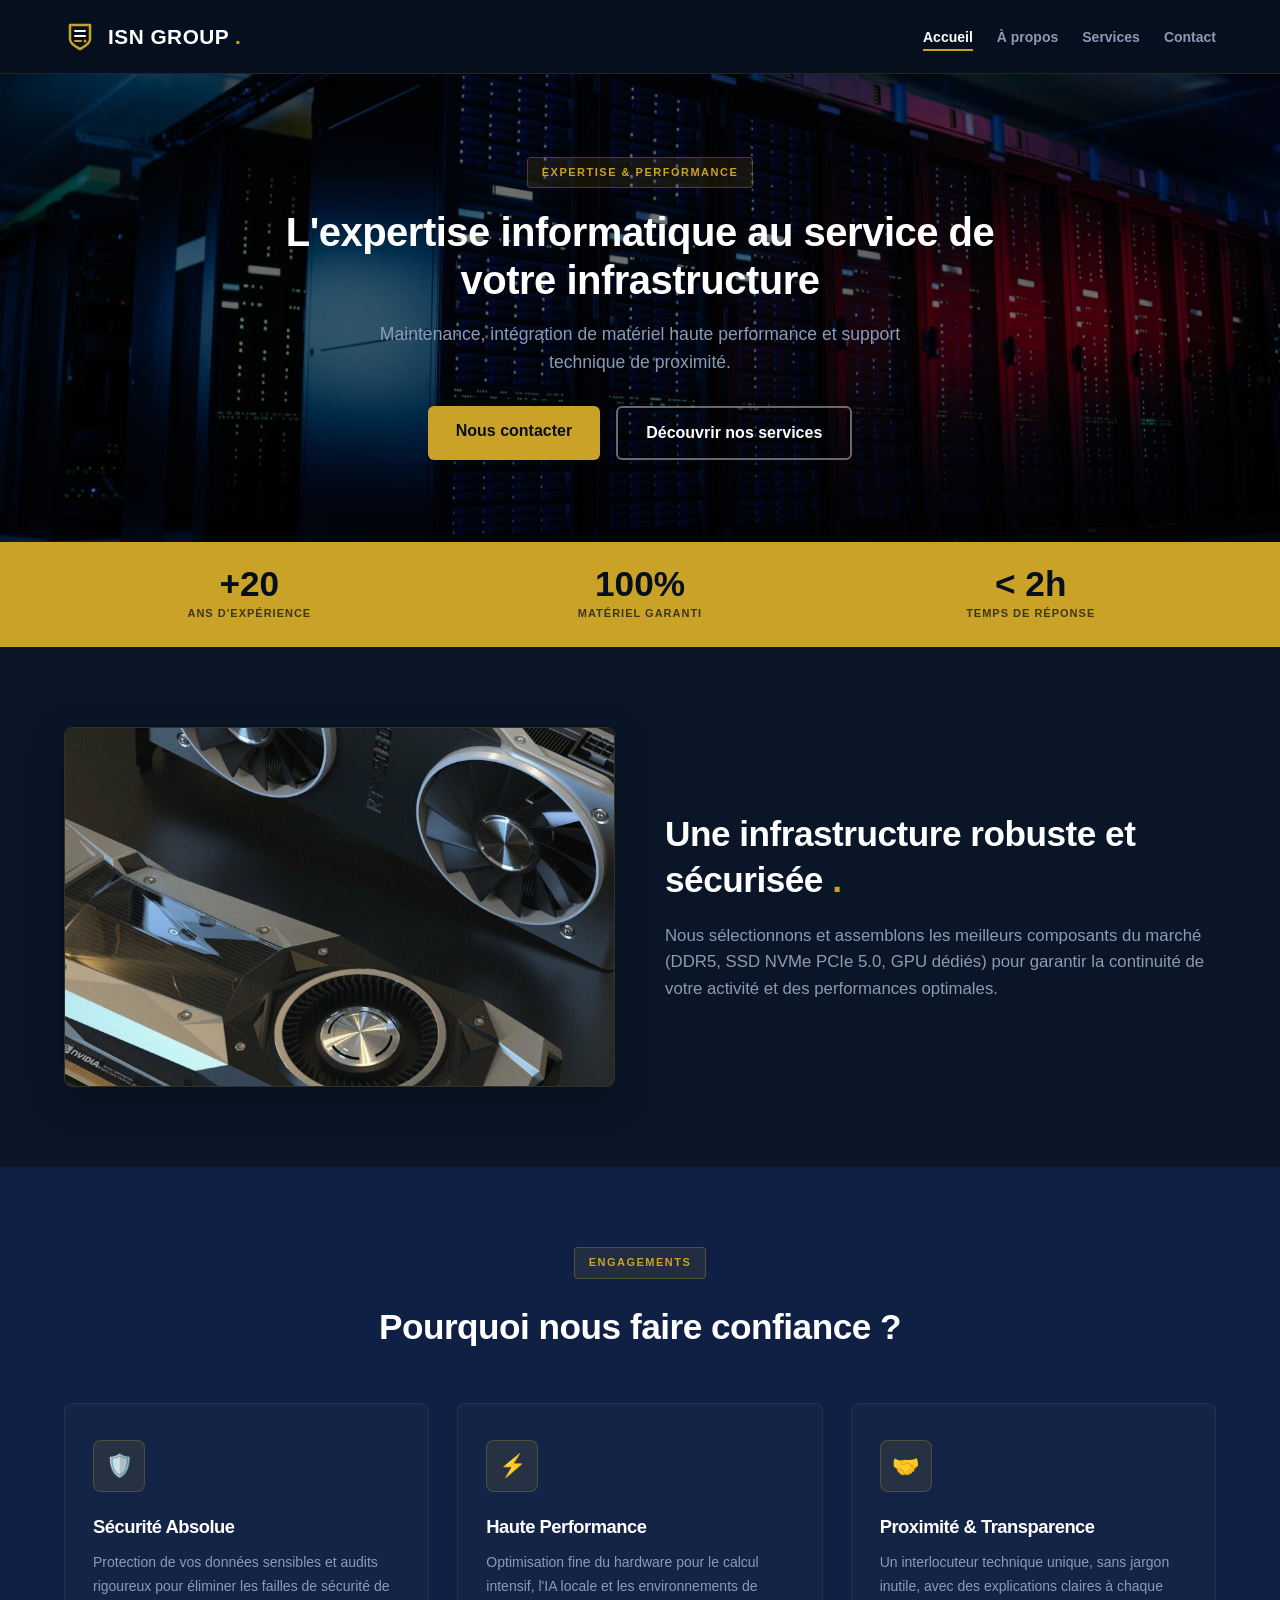
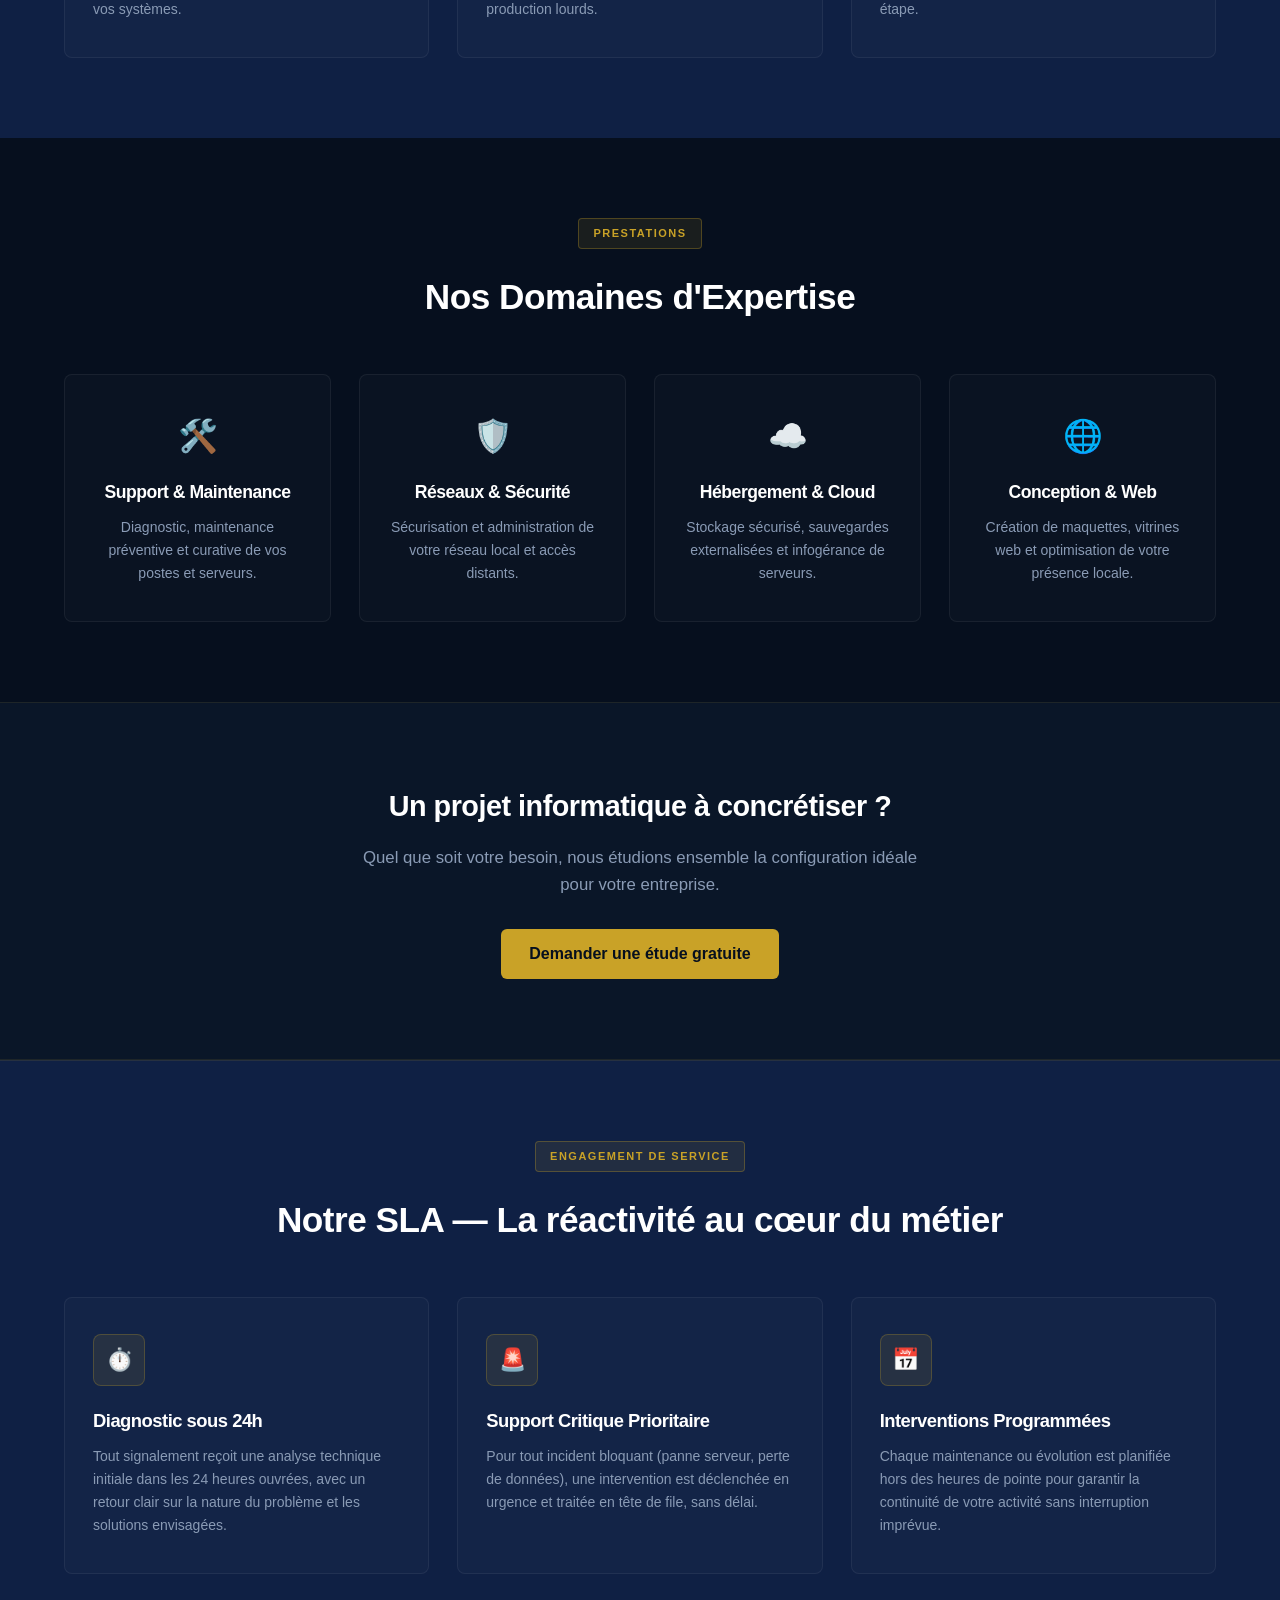
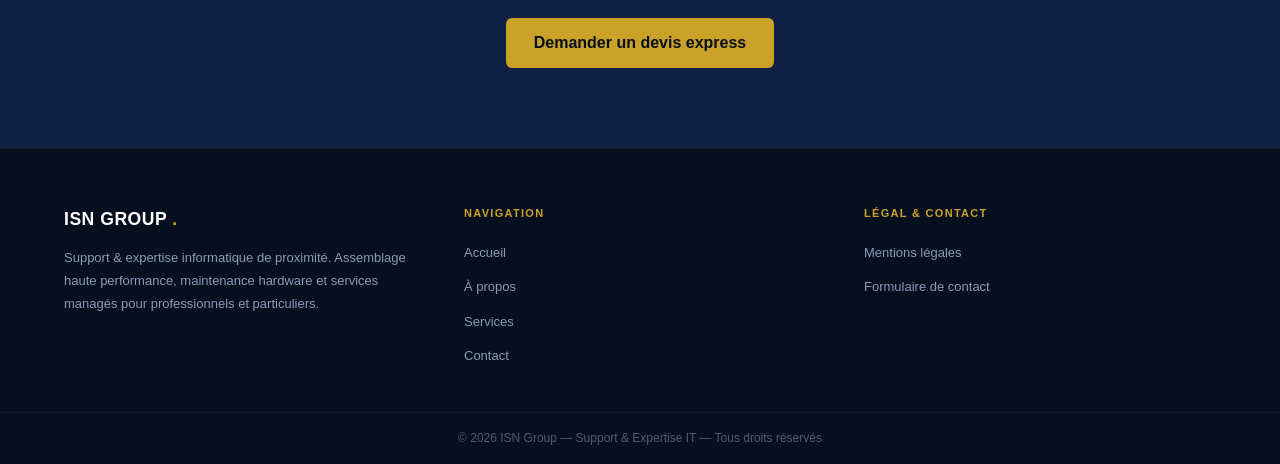
==== commit dd16a6d5: "Feat: Remplacement du dégradé bleu par un dégradé noir neutre sur le hero Co-Authored-By: Claude Son" ====
--- a/index.html
+++ b/index.html
@@ -31,7 +31,7 @@
 
     <main>
 
-        <section class="hero-section" style="background: linear-gradient(135deg, rgba(6,15,30,0.90) 0%, rgba(15,32,68,0.82) 100%), url('images/serveur-ia%202.jpg') no-repeat center center / cover;">
+        <section class="hero-section" style="background: linear-gradient(rgba(0, 0, 0, 0.5), rgba(0, 0, 0, 0.6)), url('images/serveur-ia 2.jpg') no-repeat center center/cover;">
             <div class="hero-content">
                 <span class="hero-badge">Expertise &amp; Performance</span>
                 <h1>L'expertise informatique au service de votre infrastructure</h1>
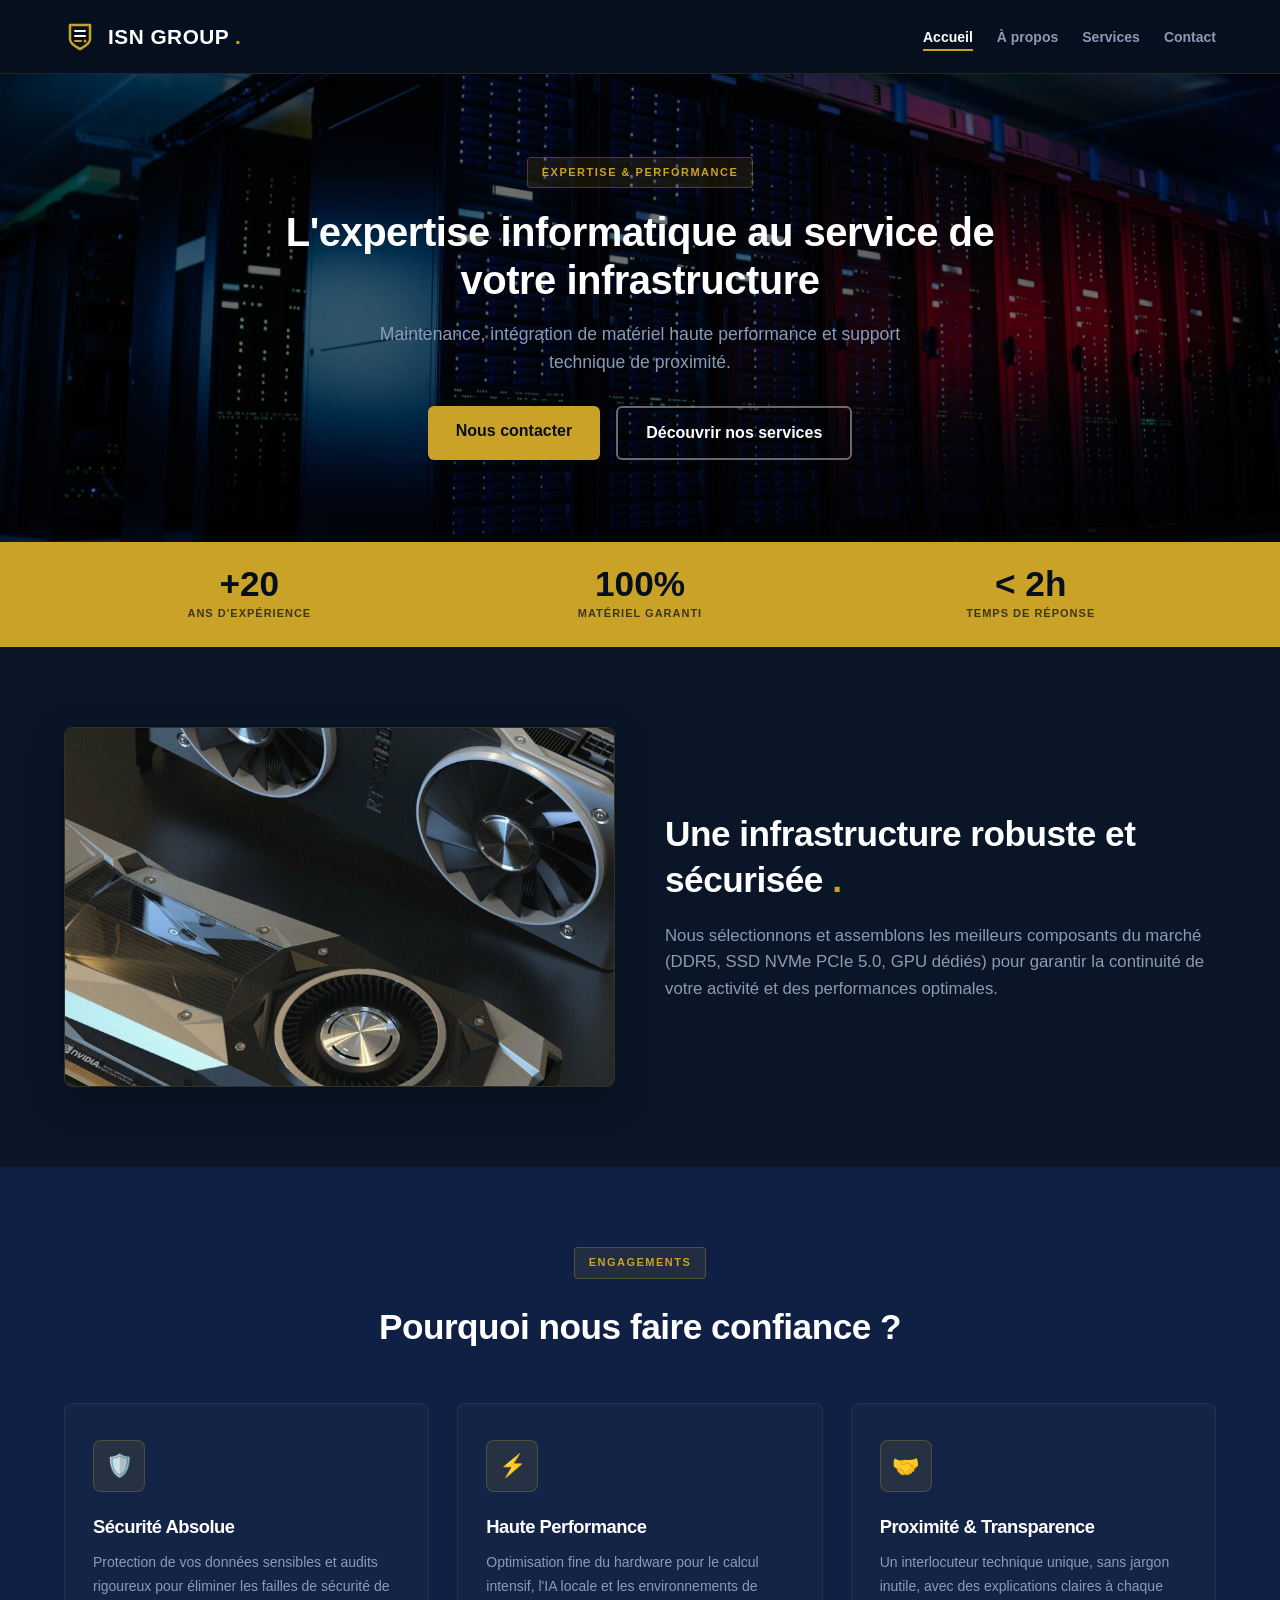
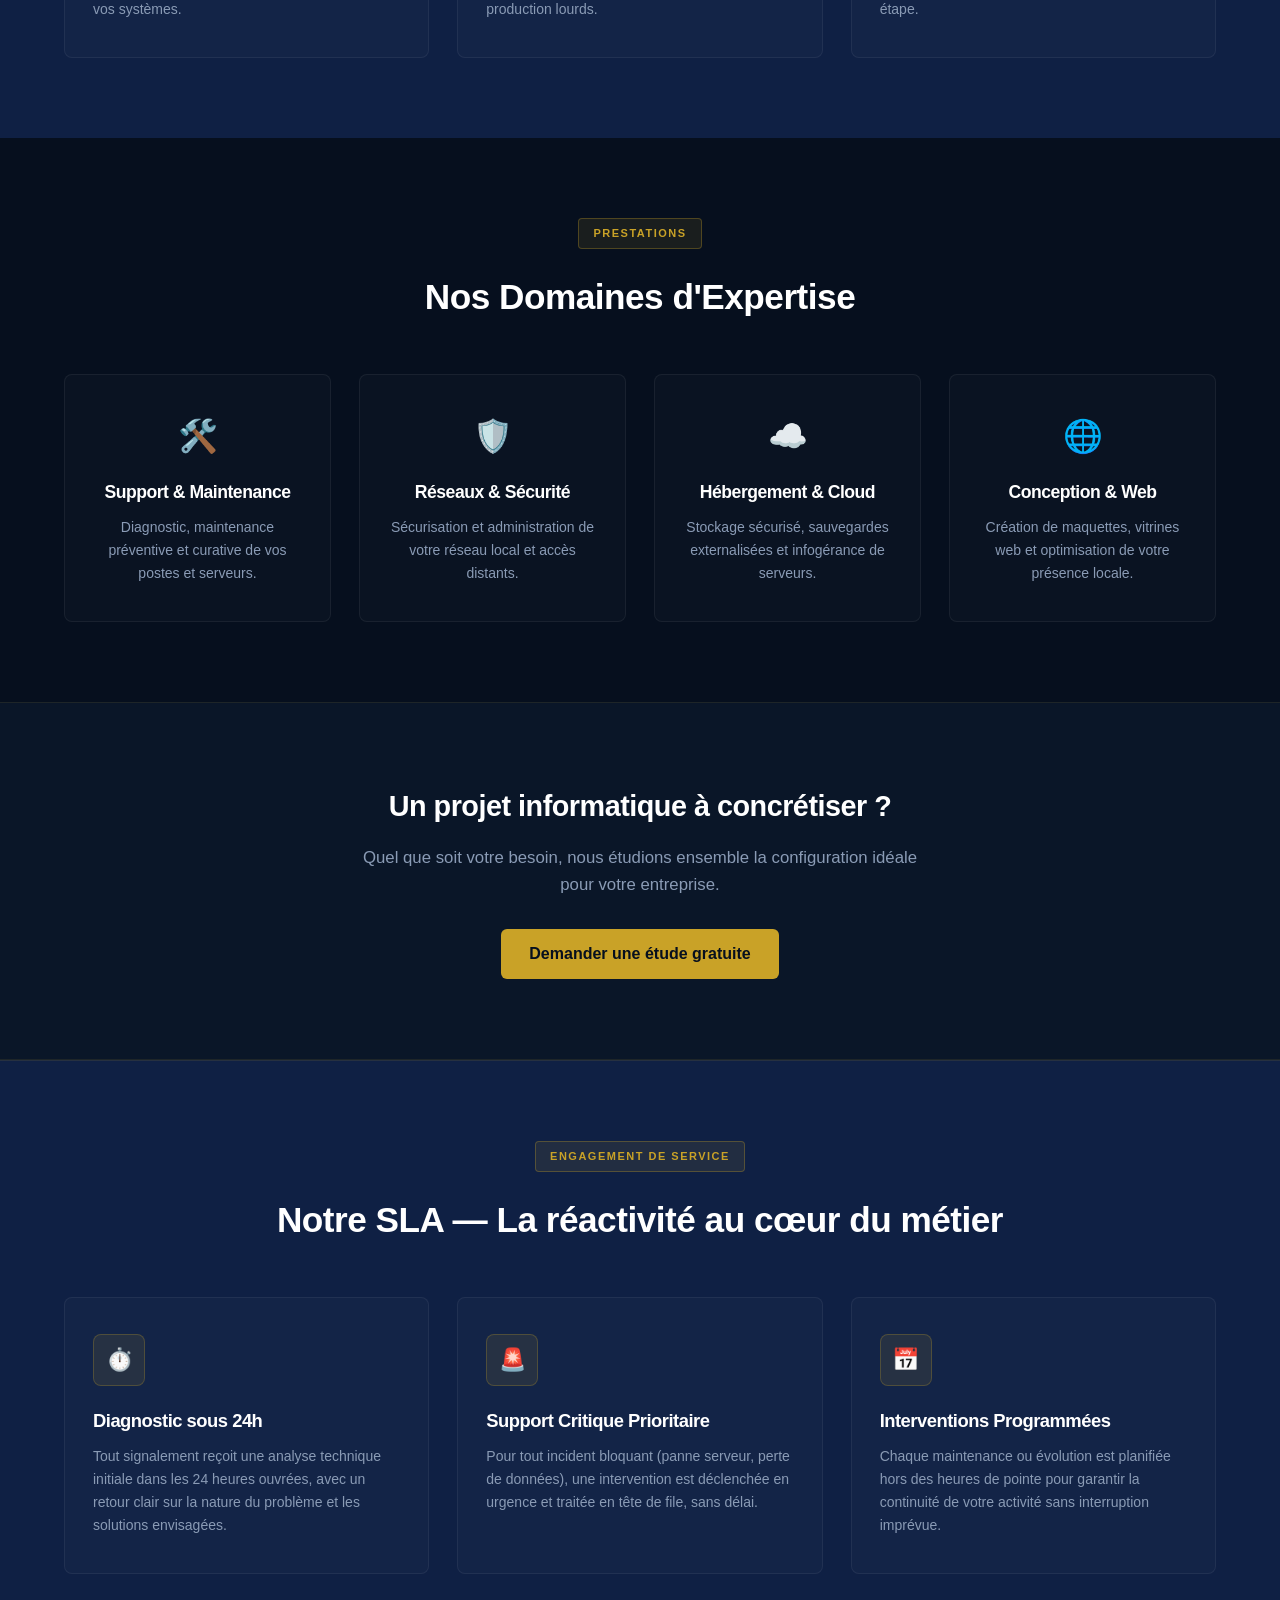
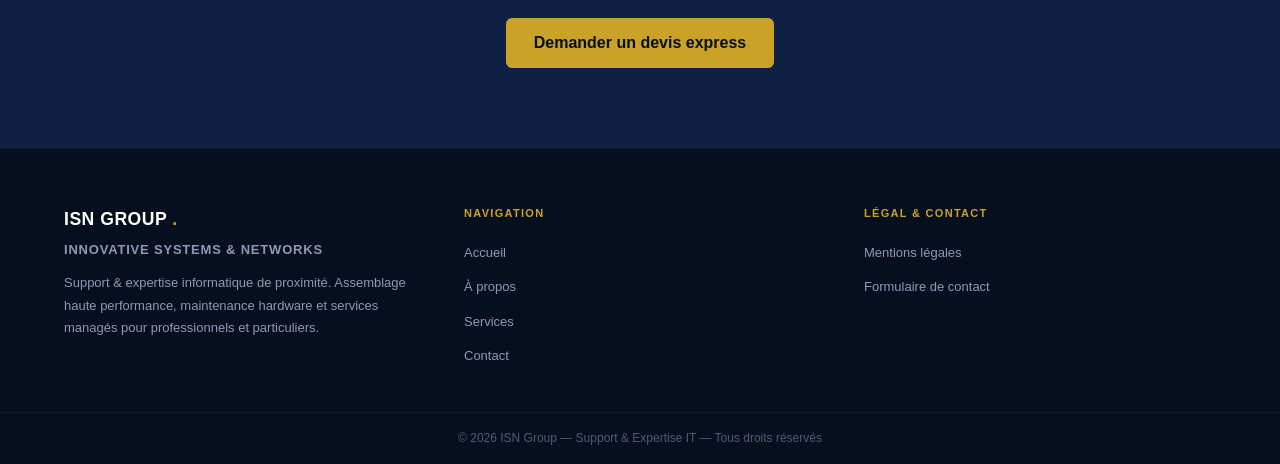
==== commit a343b328: "Feat: Identité internationale, philosophie Agile et nettoyage technique - Balises <title> mises à jo" ====
--- a/index.html
+++ b/index.html
@@ -3,7 +3,7 @@
 <head>
     <meta charset="UTF-8">
     <meta name="viewport" content="width=device-width, initial-scale=1.0">
-    <title>ISN Group — Accueil</title>
+    <title>ISN Group — Innovative Systems & Networks</title>
     <link rel="stylesheet" href="css/style.css">
 </head>
 <body>
@@ -31,7 +31,7 @@
 
     <main>
 
-        <section class="hero-section" style="background: linear-gradient(rgba(0, 0, 0, 0.5), rgba(0, 0, 0, 0.6)), url('images/serveur-ia 2.jpg') no-repeat center center/cover;">
+        <section class="hero-section" style="background: linear-gradient(rgba(0, 0, 0, 0.5), rgba(0, 0, 0, 0.6)), url('images/serveur-ia-2.jpg') no-repeat center center/cover;">
             <div class="hero-content">
                 <span class="hero-badge">Expertise &amp; Performance</span>
                 <h1>L'expertise informatique au service de votre infrastructure</h1>
@@ -152,6 +152,7 @@
         <div class="footer-main">
             <div class="footer-col">
                 <span class="footer-brand">ISN GROUP</span>
+                <p class="footer-tagline">Innovative Systems &amp; Networks</p>
                 <p>Support &amp; expertise informatique de proximité. Assemblage haute performance, maintenance hardware et services managés pour professionnels et particuliers.</p>
             </div>
             <div class="footer-col">
--- a/css/style.css
+++ b/css/style.css
@@ -559,6 +559,16 @@
   color: var(--gold);
 }
 
+.footer-tagline {
+  font-size: 0.78rem;
+  font-weight: 600;
+  letter-spacing: 0.8px;
+  color: var(--gold);
+  text-transform: uppercase;
+  margin-bottom: 10px;
+  margin-top: -8px;
+}
+
 .footer-col-title {
   font-size: 11px;
   font-weight: 700;
@@ -801,7 +811,7 @@
   width: 100%;
   border-collapse: collapse;
   font-size: 14px;
-  min-width: 560px;
+  min-width: 600px;
   text-align: left;
 }
 
